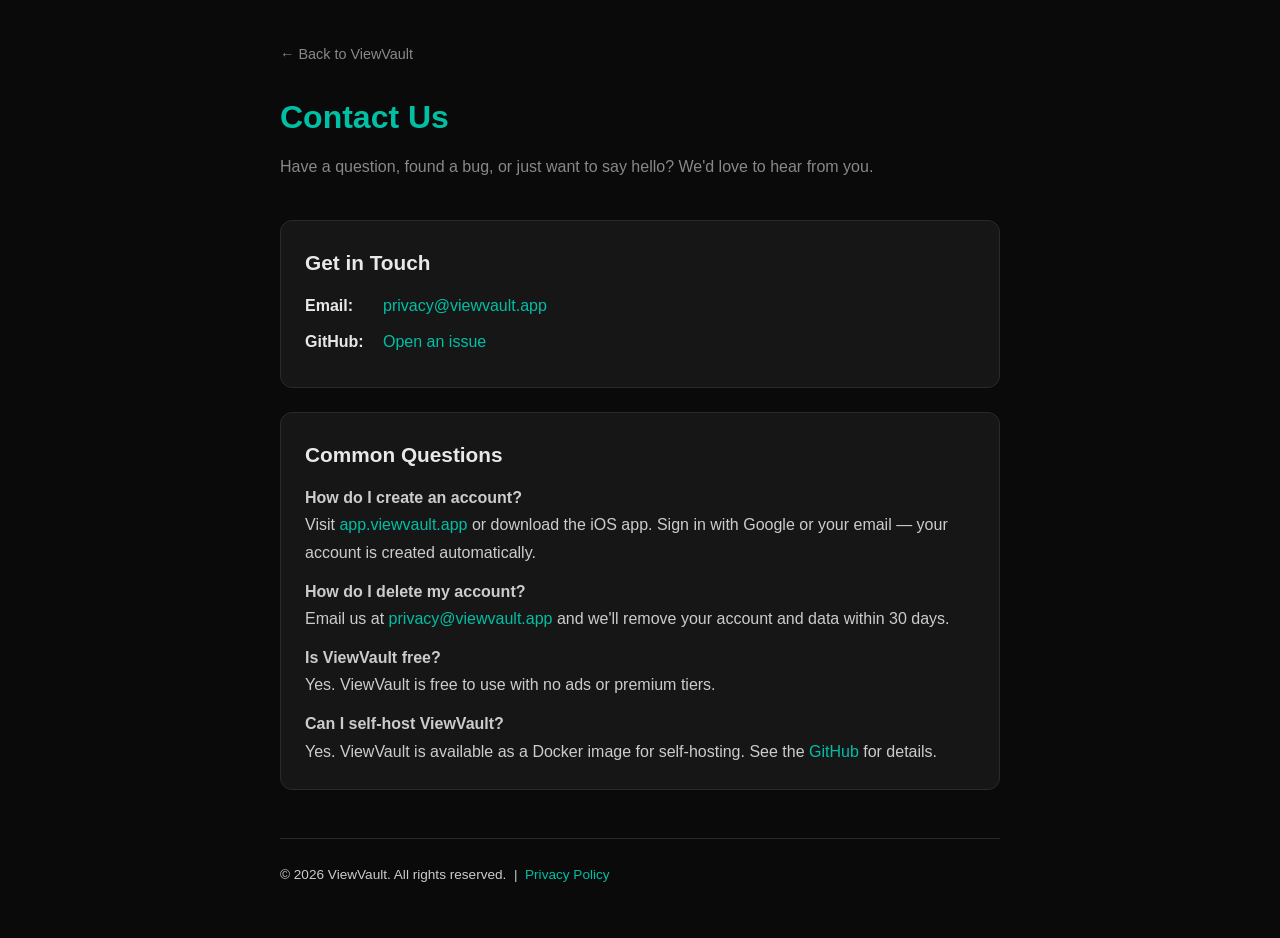
==== contact.html @ ac4a25d8 "Add contact page and clean up footer links - New contact.html with email, GitHub issues link, and FA" ====
<!DOCTYPE html>
<html lang="en">
<head>
    <meta charset="UTF-8">
    <meta name="viewport" content="width=device-width, initial-scale=1.0">
    <title>ViewVault — Contact</title>
    <style>
        :root {
            --bg: #0a0a0a;
            --surface: #161616;
            --text: #e8e8e8;
            --muted: #888;
            --accent: #00bfa5;
            --border: #2a2a2a;
        }
        * { margin: 0; padding: 0; box-sizing: border-box; }
        body {
            font-family: -apple-system, BlinkMacSystemFont, 'SF Pro Text', 'Helvetica Neue', sans-serif;
            background: var(--bg);
            color: var(--text);
            line-height: 1.7;
            padding: 40px 20px;
        }
        .container {
            max-width: 720px;
            margin: 0 auto;
        }
        h1 {
            font-size: 2rem;
            margin-bottom: 8px;
            color: var(--accent);
        }
        .subtitle {
            color: var(--muted);
            font-size: 1rem;
            margin-bottom: 40px;
        }
        h2 {
            font-size: 1.3rem;
            margin-top: 36px;
            margin-bottom: 12px;
            color: var(--text);
        }
        p, li {
            color: #ccc;
            margin-bottom: 12px;
        }
        a { color: var(--accent); text-decoration: none; }
        a:hover { text-decoration: underline; }
        .contact-box {
            background: var(--surface);
            border: 1px solid var(--border);
            border-radius: 12px;
            padding: 24px;
            margin-bottom: 24px;
        }
        .contact-box h2 {
            margin-top: 0;
        }
        .contact-method {
            display: flex;
            align-items: baseline;
            gap: 8px;
            margin-bottom: 8px;
        }
        .contact-method strong {
            color: var(--text);
            min-width: 70px;
        }
        .back-link {
            display: inline-block;
            margin-bottom: 24px;
            color: var(--muted);
            font-size: 0.9rem;
        }
        .back-link:hover {
            color: var(--accent);
        }
        .footer {
            margin-top: 48px;
            padding-top: 24px;
            border-top: 1px solid var(--border);
            color: var(--muted);
            font-size: 0.85rem;
        }
    </style>
</head>
<body>
<div class="container">

<a href="/" class="back-link">&larr; Back to ViewVault</a>

<h1>Contact Us</h1>
<p class="subtitle">Have a question, found a bug, or just want to say hello? We'd love to hear from you.</p>

<div class="contact-box">
    <h2>Get in Touch</h2>
    <div class="contact-method">
        <strong>Email:</strong>
        <a href="mailto:privacy@viewvault.app">privacy@viewvault.app</a>
    </div>
    <div class="contact-method">
        <strong>GitHub:</strong>
        <a href="https://github.com/LCMilstein/viewvault-marketing/issues" target="_blank">Open an issue</a>
    </div>
</div>

<div class="contact-box">
    <h2>Common Questions</h2>
    <p><strong>How do I create an account?</strong><br>
    Visit <a href="https://app.viewvault.app">app.viewvault.app</a> or download the iOS app. Sign in with Google or your email — your account is created automatically.</p>

    <p><strong>How do I delete my account?</strong><br>
    Email us at <a href="mailto:privacy@viewvault.app">privacy@viewvault.app</a> and we'll remove your account and data within 30 days.</p>

    <p><strong>Is ViewVault free?</strong><br>
    Yes. ViewVault is free to use with no ads or premium tiers.</p>

    <p style="margin-bottom: 0;"><strong>Can I self-host ViewVault?</strong><br>
    Yes. ViewVault is available as a Docker image for self-hosting. See the <a href="https://github.com/LCMilstein" target="_blank">GitHub</a> for details.</p>
</div>

<div class="footer">
    <p>&copy; 2026 ViewVault. All rights reserved. &nbsp;|&nbsp; <a href="privacy.html">Privacy Policy</a></p>
</div>

</div>
</body>
</html>
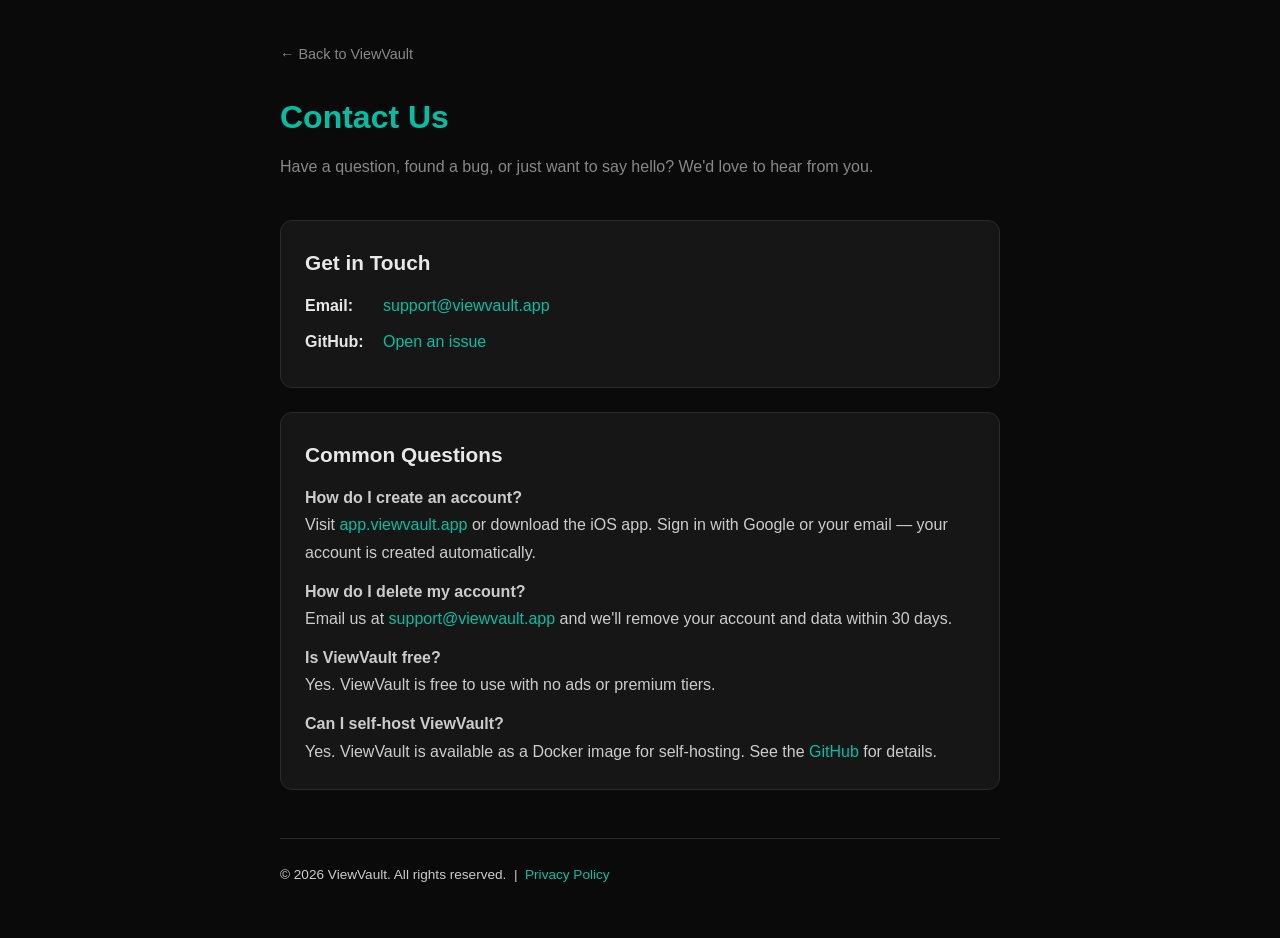
==== commit ce3d89b4: "Change contact email from privacy@ to support@ Co-Authored-By: Claude Opus 4.6 <noreply@anthropic.co" ====
--- a/contact.html
+++ b/contact.html
@@ -97,7 +97,7 @@
     <h2>Get in Touch</h2>
     <div class="contact-method">
         <strong>Email:</strong>
-        <a href="mailto:privacy@viewvault.app">privacy@viewvault.app</a>
+        <a href="mailto:support@viewvault.app">support@viewvault.app</a>
     </div>
     <div class="contact-method">
         <strong>GitHub:</strong>
@@ -111,7 +111,7 @@
     Visit <a href="https://app.viewvault.app">app.viewvault.app</a> or download the iOS app. Sign in with Google or your email — your account is created automatically.</p>
 
     <p><strong>How do I delete my account?</strong><br>
-    Email us at <a href="mailto:privacy@viewvault.app">privacy@viewvault.app</a> and we'll remove your account and data within 30 days.</p>
+    Email us at <a href="mailto:support@viewvault.app">support@viewvault.app</a> and we'll remove your account and data within 30 days.</p>
 
     <p><strong>Is ViewVault free?</strong><br>
     Yes. ViewVault is free to use with no ads or premium tiers.</p>
